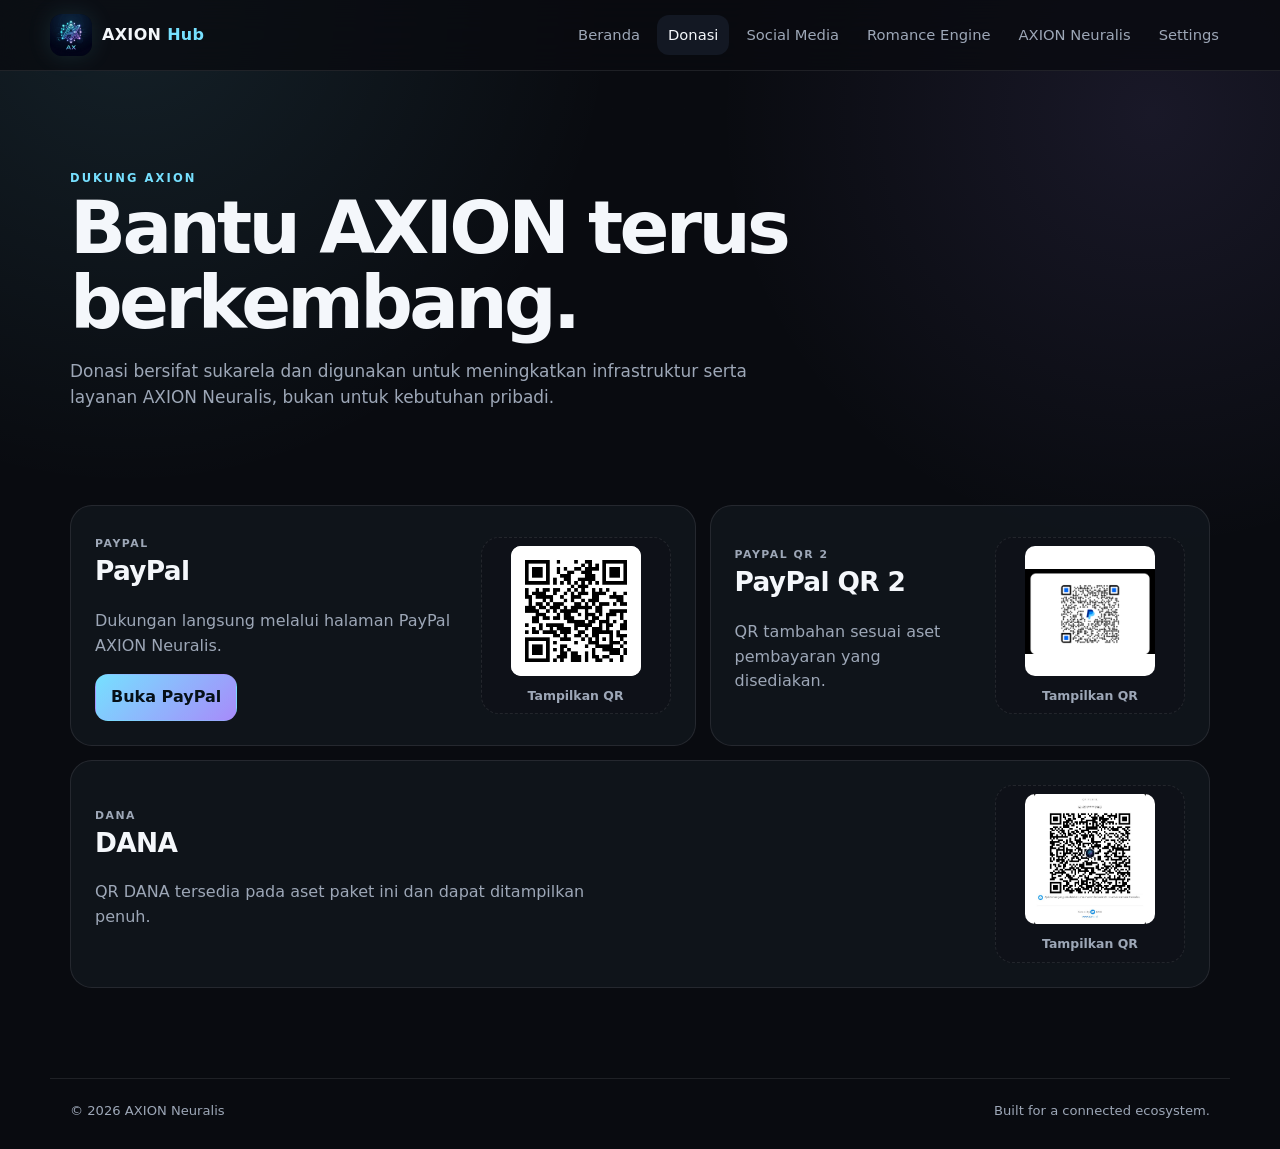
==== donate.html @ fa5f68dc "Add AXION Hub" ====
<!doctype html>
<html lang="id" data-theme="dark">
<head>
  <meta charset="utf-8"><meta name="viewport" content="width=device-width, initial-scale=1">
  <meta name="description" content="Dukung AXION Neuralis melalui donasi sukarela.">
  <meta name="theme-color" content="#090b10"><title>Donasi — AXION Hub</title>
  <link rel="icon" href="assets/images/axion-logo.webp" type="image/webp"><link rel="stylesheet" href="assets/css/styles.css"><script defer src="assets/js/app.js"></script>
</head>
<body><div class="site-shell">
<header class="topbar"><a class="brand" href="index.html" aria-label="AXION Hub — Beranda"><img src="assets/images/axion-logo.webp" alt="AXION" width="42" height="42"><span class="brand-text">AXION <b>Hub</b></span></a><nav class="desktop-nav" aria-label="Navigasi utama"><a href="index.html" data-i18n="nav.home">Beranda</a><a class="active" href="donate.html" data-i18n="nav.donate">Donasi</a><a href="social-media.html" data-i18n="nav.social">Social Media</a><a href="romance-engine.html">Romance Engine</a><a href="axion.html">AXION Neuralis</a><a href="settings.html" data-i18n="nav.settings">Settings</a></nav><button class="icon-btn mobile-menu-btn" type="button" data-action="toggle-menu" aria-label="Buka menu" aria-expanded="false" aria-controls="mobile-navigation">
        <svg class="menu-icon" viewBox="0 0 24 24" aria-hidden="true"><path d="M4 7h16M4 12h16M4 17h16"/></svg>
        <svg class="close-icon" viewBox="0 0 24 24" aria-hidden="true"><path d="m6 6 12 12M18 6 6 18"/></svg>
      </button></header>
<main><section class="page-head"><span class="eyebrow" data-i18n="donate.eyebrow">DUKUNG AXION</span><h1 data-i18n="donate.title">Bantu AXION terus berkembang.</h1><p data-i18n="donate.subtitle">Donasi bersifat sukarela dan digunakan untuk meningkatkan infrastruktur serta layanan AXION Neuralis, bukan untuk kebutuhan pribadi.</p></section>
<section class="section"><div class="donation-grid">
<article class="support-card"><div class="support-copy"><span class="mini-label">PayPal</span><h2>PayPal</h2><p data-i18n="donate.paypal1.desc">Dukungan langsung melalui halaman PayPal AXION Neuralis.</p><a class="btn btn-primary" href="https://paypal.me/AXIONNeuralis" target="_blank" rel="noopener noreferrer" data-i18n="donate.open">Buka PayPal</a></div><div class="qr-box"><button class="qr-trigger" type="button" data-qr="assets/images/paypal1.png" data-qr-title="PayPal QR 1"><img src="assets/images/paypal1.png" alt="QR Code PayPal 1" loading="lazy"><span data-i18n="common.showQr">Tampilkan QR</span></button></div></article>
<article class="support-card"><div class="support-copy"><span class="mini-label">PayPal QR 2</span><h2>PayPal QR 2</h2><p data-i18n="donate.paypal2.desc">QR tambahan sesuai aset pembayaran yang disediakan.</p></div><div class="qr-box"><button class="qr-trigger" type="button" data-qr="assets/images/paypal2.png" data-qr-title="PayPal QR 2"><img src="assets/images/paypal2.png" alt="QR Code PayPal 2" loading="lazy"><span data-i18n="common.showQr">Tampilkan QR</span></button></div></article>
<article class="support-card"><div class="support-copy"><span class="mini-label">DANA</span><h2>DANA</h2><p data-i18n="donate.dana.desc">QR DANA tersedia pada aset paket ini dan dapat ditampilkan penuh.</p></div><div class="qr-box"><button class="qr-trigger" type="button" data-qr="assets/images/dana.png" data-qr-title="DANA QR"><img src="assets/images/dana.png" alt="QR Code DANA" loading="lazy"><span data-i18n="common.showQr">Tampilkan QR</span></button></div></article>
</div></section></main><footer class="footer"><span>© <span data-year></span> AXION Neuralis</span><span data-i18n="footer.tagline">Built for a connected ecosystem.</span></footer></div>
<div class="mobile-panel" id="mobile-navigation" data-mobile-panel hidden aria-label="Navigasi mobile"><a href="index.html" data-i18n="nav.home">Beranda</a><a href="donate.html" data-i18n="nav.donate">Donasi</a><a href="social-media.html" data-i18n="nav.social">Social Media</a><a href="romance-engine.html">Romance Engine</a><a href="axion.html">AXION Neuralis</a><a href="settings.html" data-i18n="nav.settings">Settings</a></div>
<div class="modal" data-qr-modal hidden role="dialog" aria-modal="true" aria-labelledby="qr-modal-title" aria-describedby="qr-modal-label"><div class="modal-backdrop" data-action="close-qr"></div><div class="modal-card"><button class="modal-close" type="button" data-action="close-qr" aria-label="Tutup" data-i18n-aria="common.close">×</button><span class="eyebrow" id="qr-modal-title" data-i18n="common.qrTitle">QR CODE</span><div class="modal-qr"><img data-qr-modal-img src="" alt="QR Code"><p data-qr-modal-label id="qr-modal-label"></p></div></div></div>
</body></html>
---- assets/css/styles.css ----
:root {
  --bg: #090b10;
  --bg-soft: #0e1118;
  --surface: rgba(18, 22, 30, .82);
  --surface-2: #131823;
  --text: #f4f7fb;
  --muted: #9da7b7;
  --line: rgba(255,255,255,.09);
  --accent: #76e0ff;
  --accent-2: #a78bfa;
  --danger: #ff7180;
  --shadow: 0 20px 70px rgba(0,0,0,.25);
  --radius: 22px;
  --max: 1180px;
}
html[data-theme="light"] {
  --bg: #f4f7fb;
  --bg-soft: #ffffff;
  --surface: rgba(255,255,255,.82);
  --surface-2: #fff;
  --text: #101621;
  --muted: #667085;
  --line: rgba(16,22,33,.11);
  --accent: #007ea7;
  --accent-2: #6d46d9;
  --shadow: 0 18px 55px rgba(27, 39, 57, .10);
}
* { box-sizing: border-box; }
html { scroll-behavior: smooth; }
body {
  margin: 0;
  min-height: 100vh;
  color: var(--text);
  background:
    radial-gradient(circle at 10% 0%, rgba(118,224,255,.10), transparent 30%),
    radial-gradient(circle at 90% 10%, rgba(167,139,250,.10), transparent 28%),
    var(--bg);
  font-family: Inter, ui-sans-serif, system-ui, -apple-system, BlinkMacSystemFont, "Segoe UI", sans-serif;
  line-height: 1.55;
  -webkit-font-smoothing: antialiased;
  text-rendering: optimizeLegibility;
}
body::before { content:""; position:fixed; inset:0; pointer-events:none; background-image:linear-gradient(rgba(255,255,255,.02) 1px, transparent 1px),linear-gradient(90deg, rgba(255,255,255,.02) 1px, transparent 1px); background-size:36px 36px; mask-image:linear-gradient(to bottom, #000, transparent 65%); opacity:.25; }
a { color:inherit; }
button, a { -webkit-tap-highlight-color: transparent; }
.site-shell { min-height: 100vh; display:flex; flex-direction:column; }
.topbar {
  position: sticky; top: 0; z-index: 20;
  display:flex; align-items:center; justify-content:space-between; gap:24px;
  width:100%; padding:14px max(20px, calc((100vw - var(--max)) / 2));
  background: color-mix(in srgb, var(--bg) 78%, transparent);
  backdrop-filter: blur(18px); border-bottom:1px solid var(--line);
}
.brand { display:inline-flex; align-items:center; gap:10px; text-decoration:none; min-width:max-content; }
.brand img { width:42px; height:42px; border-radius:12px; box-shadow:0 0 25px rgba(118,224,255,.12); }
.brand-text { letter-spacing:.02em; font-weight:700; }
.brand-text b { color:var(--accent); font-weight:700; }
.desktop-nav { display:flex; align-items:center; justify-content:flex-end; gap:6px; flex-wrap:wrap; }
.desktop-nav a, .mobile-panel a { text-decoration:none; color:var(--muted); padding:9px 11px; border-radius:12px; font-size:.92rem; transition:.2s ease; }
.desktop-nav a:hover, .desktop-nav a.active, .mobile-panel a:hover, .mobile-panel a.active { color:var(--text); background:var(--surface-2); }
.icon-btn { display:none; border:1px solid var(--line); background:var(--surface); color:var(--text); width:42px; height:42px; border-radius:12px; }
.icon-btn { place-items:center; cursor:pointer; }
.icon-btn svg { width:21px; height:21px; stroke:currentColor; fill:none; stroke-width:1.8; }
.mobile-menu-btn .close-icon { display:none; }
.mobile-menu-btn[aria-expanded="true"] .menu-icon { display:none; }
.mobile-menu-btn[aria-expanded="true"] .close-icon { display:block; }
.mobile-panel[hidden] { display:none !important; }
.mobile-panel { position:fixed; z-index:30; left:12px; right:12px; top:calc(var(--topbar-height, 73px) + 8px); display:grid; gap:5px; padding:10px; border:1px solid var(--line); border-radius:18px; background:var(--surface); backdrop-filter:blur(18px); box-shadow:var(--shadow); }
main { width:100%; max-width:var(--max); margin:0 auto; flex:1; }
.hero, .page-head { padding:94px 20px 50px; }
.hero { display:grid; grid-template-columns: 1.25fr .75fr; align-items:center; gap:48px; min-height:620px; }
.page-head { max-width:880px; }
.eyebrow { display:inline-block; color:var(--accent); font-size:.72rem; font-weight:800; letter-spacing:.18em; text-transform:uppercase; }
h1,h2,p { margin-top:0; }
h1 { margin-bottom:18px; font-size:clamp(2.4rem, 7vw, 5.7rem); line-height:1.02; letter-spacing:-.05em; }
.page-head h1 { font-size:clamp(2.4rem, 6vw, 4.6rem); }
h2 { font-size:clamp(1.2rem, 3vw, 1.65rem); line-height:1.2; letter-spacing:-.025em; }
.hero p, .page-head p { color:var(--muted); max-width:700px; font-size:1.06rem; }
.hero-actions { display:flex; flex-wrap:wrap; gap:10px; margin-top:28px; }
.btn { display:inline-flex; align-items:center; justify-content:center; min-height:42px; padding:10px 15px; border-radius:13px; border:1px solid var(--line); text-decoration:none; font:inherit; font-weight:700; cursor:pointer; transition:transform .2s ease, border-color .2s ease, background .2s ease; }
.btn:hover:not(:disabled) { transform:translateY(-1px); border-color:color-mix(in srgb, var(--accent) 40%, var(--line)); }
.btn:focus-visible, .icon-btn:focus-visible, .segment-btn:focus-visible, .qr-trigger:focus-visible, .modal-close:focus-visible, .desktop-nav a:focus-visible, .mobile-panel a:focus-visible { outline:2px solid var(--accent); outline-offset:2px; }
.btn-primary { background:linear-gradient(135deg, var(--accent), var(--accent-2)); color:#061017; border-color:transparent; }
.btn-ghost { background:var(--surface); color:var(--text); }
.btn-disabled, .btn:disabled { cursor:not-allowed; opacity:.48; background:var(--surface); color:var(--muted); }
.section { padding:28px 20px 90px; }
.section-head { display:flex; align-items:end; justify-content:space-between; gap:24px; margin-bottom:22px; }
.card-grid { display:grid; grid-template-columns:repeat(3, minmax(0,1fr)); gap:14px; }
.hub-card { position:relative; display:flex; flex-direction:column; min-height:220px; padding:22px; border:1px solid var(--line); border-radius:var(--radius); background:linear-gradient(145deg, color-mix(in srgb, var(--surface) 94%, transparent), color-mix(in srgb, var(--bg-soft) 80%, transparent)); text-decoration:none; overflow:hidden; transition:transform .2s ease, border-color .2s ease; }
.hub-card::after { content:""; position:absolute; width:150px; height:150px; right:-70px; bottom:-80px; border-radius:50%; background:radial-gradient(circle, color-mix(in srgb, var(--accent) 18%, transparent), transparent 70%); }
.hub-card:hover { transform:translateY(-3px); border-color:color-mix(in srgb, var(--accent) 32%, var(--line)); }
.card-icon { width:44px; height:44px; display:grid; place-items:center; border-radius:13px; background:color-mix(in srgb, var(--accent) 10%, transparent); color:var(--accent); margin-bottom:38px; }
.card-icon svg { width:23px; height:23px; fill:none; stroke:currentColor; stroke-width:1.6; stroke-linecap:round; stroke-linejoin:round; }
.card-title { font-weight:750; font-size:1.15rem; margin-bottom:6px; }
.card-desc { color:var(--muted); font-size:.92rem; max-width:31ch; }
.card-arrow { margin-top:auto; color:var(--muted); align-self:flex-end; }
.card-arrow svg { width:20px; height:20px; fill:none; stroke:currentColor; stroke-width:1.8; }
.hero-orbit { display:grid; place-items:center; min-height:400px; position:relative; }
.orbit-core { width:150px; height:150px; display:grid; place-items:center; border-radius:50%; background:radial-gradient(circle at 30% 25%, #fff, var(--accent) 8%, var(--accent-2) 38%, #111827 70%); box-shadow:0 0 90px color-mix(in srgb, var(--accent) 28%, transparent); border:1px solid color-mix(in srgb, var(--accent) 55%, transparent); }
.orbit-core span { font-weight:900; letter-spacing:-.08em; font-size:3.5rem; color:#071019; }
.orbit-ring { position:absolute; border:1px solid color-mix(in srgb, var(--accent) 22%, transparent); border-radius:50%; animation:spin 16s linear infinite; }
.ring-a { width:310px; height:310px; transform:rotate(20deg) skewX(-10deg); }
.ring-b { width:410px; height:180px; transform:rotate(-28deg); animation-duration:23s; border-color:color-mix(in srgb, var(--accent-2) 25%, transparent); }
@keyframes spin { to { transform:rotate(380deg); } }
.footer { width:100%; max-width:var(--max); margin:auto; padding:22px 20px 28px; color:var(--muted); display:flex; justify-content:space-between; gap:16px; border-top:1px solid var(--line); font-size:.82rem; }
.donation-grid, .settings-grid { display:grid; gap:14px; }
.donation-grid { grid-template-columns:1.25fr 1fr; }
.support-card { display:grid; grid-template-columns:1fr 190px; gap:20px; align-items:center; padding:24px; border:1px solid var(--line); border-radius:var(--radius); background:var(--surface); }
.support-card:nth-child(3) { grid-column:1/-1; }
.support-copy p { color:var(--muted); max-width:52ch; }
.mini-label { color:var(--muted); text-transform:uppercase; font-size:.68rem; letter-spacing:.14em; font-weight:800; }
.qr-box { min-height:170px; display:flex; align-items:center; justify-content:center; border:1px dashed var(--line); border-radius:18px; background:var(--bg-soft); }
.qr-trigger { border:0; background:none; color:var(--text); cursor:pointer; padding:8px; display:flex; flex-direction:column; align-items:center; gap:10px; font:inherit; font-weight:700; }
.qr-trigger img { width:130px; height:130px; object-fit:contain; background:#fff; border-radius:10px; }
.qr-trigger span { font-size:.78rem; color:var(--muted); }
.qr-box.unavailable { color:var(--muted); font-size:.84rem; }
.social-list { display:grid; gap:10px; }
.social-row { display:flex; align-items:center; justify-content:space-between; gap:18px; padding:17px; border:1px solid var(--line); border-radius:18px; background:var(--surface); }
.social-main { display:flex; align-items:center; gap:14px; min-width:0; }
.social-main h2 { margin-bottom:3px; font-size:1.03rem; }
.social-main p { margin:0; color:var(--muted); font-size:.88rem; }
.social-icon { flex:0 0 46px; width:46px; height:46px; display:grid; place-items:center; border-radius:14px; background:var(--surface-2); color:var(--accent); }
.social-icon svg { width:24px; height:24px; fill:currentColor; }
.social-actions { display:flex; gap:8px; flex-wrap:wrap; justify-content:flex-end; }
.media-frame { border:1px solid var(--line); border-radius:24px; overflow:hidden; background:#000; box-shadow:var(--shadow); }
.media-video { display:block; width:100%; max-height:620px; min-height:220px; background:#000; }
.media-video[hidden] { display:none; }
.media-fallback { min-height:260px; padding:36px 24px; display:flex; flex-direction:column; align-items:center; justify-content:center; gap:8px; text-align:center; background:linear-gradient(145deg, var(--surface-2), var(--bg-soft)); color:var(--muted); }
.media-fallback strong { color:var(--text); font-size:1.05rem; }
.media-fallback-icon { width:58px; height:58px; display:grid; place-items:center; border-radius:50%; background:color-mix(in srgb, var(--accent) 12%, transparent); color:var(--accent); font-size:1.35rem; }
.media-fallback-noscript { min-height:180px; }
body.menu-open { overflow:hidden; }
body.modal-open { overflow:hidden; }
.asset-note { margin-top:10px; color:var(--muted); font-size:.82rem; }
.asset-note code { font-family:ui-monospace, SFMono-Regular, Menlo, Consolas, monospace; color:var(--text); }
.settings-grid { grid-template-columns:repeat(2, minmax(0,1fr)); }
.settings-card { padding:22px; border:1px solid var(--line); border-radius:20px; background:var(--surface); }
.settings-card:nth-child(3) { grid-column:1/-1; }
.settings-card-head { display:flex; justify-content:space-between; gap:18px; align-items:center; margin-bottom:16px; }
.settings-card-head h2 { margin:0; }
.segmented { display:grid; grid-template-columns:repeat(2, 1fr); gap:6px; padding:5px; border-radius:14px; background:var(--bg-soft); border:1px solid var(--line); }
.segment-btn { border:0; background:transparent; color:var(--muted); padding:11px; border-radius:10px; font:inherit; font-weight:700; cursor:pointer; }
.segment-btn[aria-pressed="true"] { background:var(--surface-2); color:var(--text); box-shadow:0 1px 0 rgba(255,255,255,.05) inset; }
.contact-list { display:flex; flex-wrap:wrap; gap:10px; }
.contact-list a { padding:12px 14px; border:1px solid var(--line); background:var(--bg-soft); border-radius:12px; text-decoration:none; color:var(--text); word-break:break-all; }
.error-page { min-height:calc(100vh - 150px); display:grid; place-items:center; align-content:center; gap:18px; text-align:center; padding:40px 20px; }
.error-code { font-size:clamp(5rem,18vw,11rem); font-weight:900; line-height:.8; letter-spacing:-.08em; color:color-mix(in srgb, var(--accent) 55%, var(--text)); }
.error-page p { color:var(--muted); max-width:560px; }
.modal[hidden] { display:none; }
.modal { position:fixed; inset:0; z-index:50; display:grid; place-items:center; padding:20px; }
.modal-backdrop { position:absolute; inset:0; background:rgba(0,0,0,.7); backdrop-filter:blur(6px); }
.modal-card { position:relative; z-index:1; width:min(420px,100%); padding:22px; border:1px solid var(--line); border-radius:24px; background:var(--surface-2); box-shadow:var(--shadow); }
.modal-close { position:absolute; top:10px; right:12px; border:0; background:transparent; color:var(--muted); font-size:28px; cursor:pointer; line-height:1; }
.modal-qr { display:flex; flex-direction:column; align-items:center; gap:10px; padding-top:10px; }
.modal-qr img { width:min(280px,75vw); height:auto; aspect-ratio:1; object-fit:contain; background:#fff; border-radius:14px; }
.modal-qr p { margin:0; color:var(--muted); font-size:.86rem; }
@media (min-width: 951px) { .mobile-panel { display:none !important; } }
@media (max-width: 950px) { .desktop-nav { display:none; } .icon-btn { display:grid; place-items:center; } .hero { grid-template-columns:1fr; min-height:auto; padding-top:70px; } .hero-orbit { min-height:320px; } .card-grid { grid-template-columns:repeat(2,minmax(0,1fr)); } .donation-grid { grid-template-columns:1fr; } .support-card:nth-child(3), .settings-card:nth-child(3) { grid-column:auto; } }
@media (max-width: 650px) { .mobile-panel { left:8px; right:8px; } .topbar { padding:12px 14px; } .brand img { width:38px; height:38px; } .hero, .page-head { padding-left:16px; padding-right:16px; } .hero h1, .page-head h1 { font-size:clamp(2.35rem,13vw,4rem); } .hero-orbit { min-height:250px; transform:scale(.78); } .card-grid, .settings-grid { grid-template-columns:1fr; } .support-card { grid-template-columns:1fr; } .support-card .qr-box { min-height:120px; } .qr-trigger img { width:110px; height:110px; } .social-row { align-items:flex-start; } .social-actions { width:100%; } .social-row { flex-direction:column; } .social-actions .btn { flex:1; } .footer { padding-left:16px; padding-right:16px; flex-direction:column; } }
@media (prefers-reduced-motion: reduce) { html { scroll-behavior:auto; } *,*::before,*::after { animation-duration:.001ms !important; animation-iteration-count:1 !important; transition-duration:.001ms !important; } }
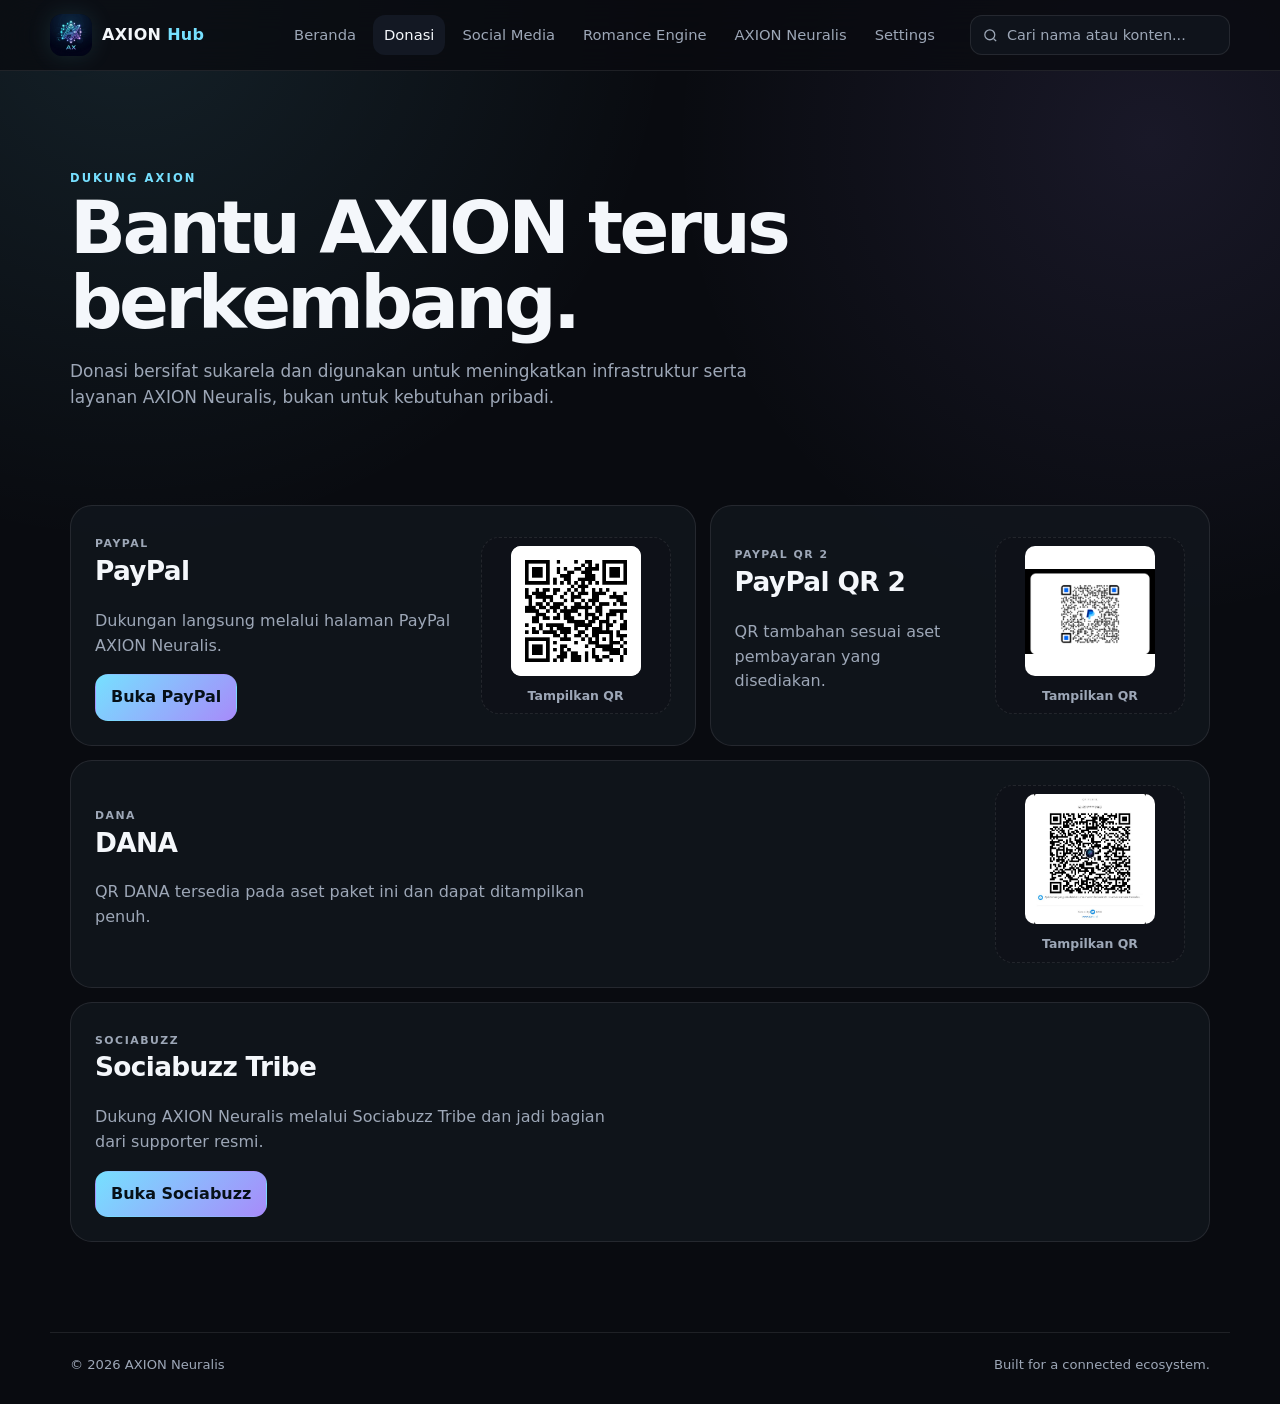
==== commit e79eafe1: "Update site, delete fallback videos and add sociabuzz donate" ====
--- a/donate.html
+++ b/donate.html
@@ -13,9 +13,10 @@
       </button></header>
 <main><section class="page-head"><span class="eyebrow" data-i18n="donate.eyebrow">DUKUNG AXION</span><h1 data-i18n="donate.title">Bantu AXION terus berkembang.</h1><p data-i18n="donate.subtitle">Donasi bersifat sukarela dan digunakan untuk meningkatkan infrastruktur serta layanan AXION Neuralis, bukan untuk kebutuhan pribadi.</p></section>
 <section class="section"><div class="donation-grid">
-<article class="support-card"><div class="support-copy"><span class="mini-label">PayPal</span><h2>PayPal</h2><p data-i18n="donate.paypal1.desc">Dukungan langsung melalui halaman PayPal AXION Neuralis.</p><a class="btn btn-primary" href="https://paypal.me/AXIONNeuralis" target="_blank" rel="noopener noreferrer" data-i18n="donate.open">Buka PayPal</a></div><div class="qr-box"><button class="qr-trigger" type="button" data-qr="assets/images/paypal1.png" data-qr-title="PayPal QR 1"><img src="assets/images/paypal1.png" alt="QR Code PayPal 1" loading="lazy"><span data-i18n="common.showQr">Tampilkan QR</span></button></div></article>
-<article class="support-card"><div class="support-copy"><span class="mini-label">PayPal QR 2</span><h2>PayPal QR 2</h2><p data-i18n="donate.paypal2.desc">QR tambahan sesuai aset pembayaran yang disediakan.</p></div><div class="qr-box"><button class="qr-trigger" type="button" data-qr="assets/images/paypal2.png" data-qr-title="PayPal QR 2"><img src="assets/images/paypal2.png" alt="QR Code PayPal 2" loading="lazy"><span data-i18n="common.showQr">Tampilkan QR</span></button></div></article>
-<article class="support-card"><div class="support-copy"><span class="mini-label">DANA</span><h2>DANA</h2><p data-i18n="donate.dana.desc">QR DANA tersedia pada aset paket ini dan dapat ditampilkan penuh.</p></div><div class="qr-box"><button class="qr-trigger" type="button" data-qr="assets/images/dana.png" data-qr-title="DANA QR"><img src="assets/images/dana.png" alt="QR Code DANA" loading="lazy"><span data-i18n="common.showQr">Tampilkan QR</span></button></div></article>
+<article class="support-card" id="paypal"><div class="support-copy"><span class="mini-label">PayPal</span><h2>PayPal</h2><p data-i18n="donate.paypal1.desc">Dukungan langsung melalui halaman PayPal AXION Neuralis.</p><a class="btn btn-primary" href="https://paypal.me/AXIONNeuralis" target="_blank" rel="noopener noreferrer" data-i18n="donate.open">Buka PayPal</a></div><div class="qr-box"><button class="qr-trigger" type="button" data-qr="assets/images/paypal1.png" data-qr-title="PayPal QR 1"><img src="assets/images/paypal1.png" alt="QR Code PayPal 1" loading="lazy"><span data-i18n="common.showQr">Tampilkan QR</span></button></div></article>
+<article class="support-card" id="paypal-qr2"><div class="support-copy"><span class="mini-label">PayPal QR 2</span><h2>PayPal QR 2</h2><p data-i18n="donate.paypal2.desc">QR tambahan sesuai aset pembayaran yang disediakan.</p></div><div class="qr-box"><button class="qr-trigger" type="button" data-qr="assets/images/paypal2.png" data-qr-title="PayPal QR 2"><img src="assets/images/paypal2.png" alt="QR Code PayPal 2" loading="lazy"><span data-i18n="common.showQr">Tampilkan QR</span></button></div></article>
+<article class="support-card" id="dana"><div class="support-copy"><span class="mini-label">DANA</span><h2>DANA</h2><p data-i18n="donate.dana.desc">QR DANA tersedia pada aset paket ini dan dapat ditampilkan penuh.</p></div><div class="qr-box"><button class="qr-trigger" type="button" data-qr="assets/images/dana.png" data-qr-title="DANA QR"><img src="assets/images/dana.png" alt="QR Code DANA" loading="lazy"><span data-i18n="common.showQr">Tampilkan QR</span></button></div></article>
+<article class="support-card no-qr" id="sociabuzz"><div class="support-copy"><span class="mini-label">Sociabuzz</span><h2>Sociabuzz Tribe</h2><p data-i18n="donate.sociabuzz.desc">Dukung AXION Neuralis melalui Sociabuzz Tribe dan jadi bagian dari supporter resmi.</p><a class="btn btn-primary" href="https://sociabuzz.com/axionneuralis/tribe" target="_blank" rel="noopener noreferrer" data-i18n="donate.sociabuzz.open">Buka Sociabuzz</a></div></article>
 </div></section></main><footer class="footer"><span>© <span data-year></span> AXION Neuralis</span><span data-i18n="footer.tagline">Built for a connected ecosystem.</span></footer></div>
 <div class="mobile-panel" id="mobile-navigation" data-mobile-panel hidden aria-label="Navigasi mobile"><a href="index.html" data-i18n="nav.home">Beranda</a><a href="donate.html" data-i18n="nav.donate">Donasi</a><a href="social-media.html" data-i18n="nav.social">Social Media</a><a href="romance-engine.html">Romance Engine</a><a href="axion.html">AXION Neuralis</a><a href="settings.html" data-i18n="nav.settings">Settings</a></div>
 <div class="modal" data-qr-modal hidden role="dialog" aria-modal="true" aria-labelledby="qr-modal-title" aria-describedby="qr-modal-label"><div class="modal-backdrop" data-action="close-qr"></div><div class="modal-card"><button class="modal-close" type="button" data-action="close-qr" aria-label="Tutup" data-i18n-aria="common.close">×</button><span class="eyebrow" id="qr-modal-title" data-i18n="common.qrTitle">QR CODE</span><div class="modal-qr"><img data-qr-modal-img src="" alt="QR Code"><p data-qr-modal-label id="qr-modal-label"></p></div></div></div>
--- a/assets/css/styles.css
+++ b/assets/css/styles.css
@@ -158,3 +158,29 @@
 @media (max-width: 950px) { .desktop-nav { display:none; } .icon-btn { display:grid; place-items:center; } .hero { grid-template-columns:1fr; min-height:auto; padding-top:70px; } .hero-orbit { min-height:320px; } .card-grid { grid-template-columns:repeat(2,minmax(0,1fr)); } .donation-grid { grid-template-columns:1fr; } .support-card:nth-child(3), .settings-card:nth-child(3) { grid-column:auto; } }
 @media (max-width: 650px) { .mobile-panel { left:8px; right:8px; } .topbar { padding:12px 14px; } .brand img { width:38px; height:38px; } .hero, .page-head { padding-left:16px; padding-right:16px; } .hero h1, .page-head h1 { font-size:clamp(2.35rem,13vw,4rem); } .hero-orbit { min-height:250px; transform:scale(.78); } .card-grid, .settings-grid { grid-template-columns:1fr; } .support-card { grid-template-columns:1fr; } .support-card .qr-box { min-height:120px; } .qr-trigger img { width:110px; height:110px; } .social-row { align-items:flex-start; } .social-actions { width:100%; } .social-row { flex-direction:column; } .social-actions .btn { flex:1; } .footer { padding-left:16px; padding-right:16px; flex-direction:column; } }
 @media (prefers-reduced-motion: reduce) { html { scroll-behavior:auto; } *,*::before,*::after { animation-duration:.001ms !important; animation-iteration-count:1 !important; transition-duration:.001ms !important; } }
+
+/* === Search bar (injected by app.js) === */
+.topbar { flex-wrap: wrap; }
+.brand { order: 1; }
+.desktop-nav { order: 2; margin-left: auto; }
+.mobile-menu-btn { order: 2; }
+.site-search { order: 3; position: relative; flex: 0 1 260px; display: flex; align-items: center; }
+.search-icon { position: absolute; left: 12px; width: 17px; height: 17px; stroke: var(--muted); fill: none; stroke-width: 1.8; pointer-events: none; }
+.search-input { width: 100%; height: 40px; padding: 0 14px 0 36px; border-radius: 12px; border: 1px solid var(--line); background: var(--surface); color: var(--text); font: inherit; font-size: .9rem; transition: border-color .2s ease; }
+.search-input:focus { outline: 2px solid var(--accent); outline-offset: 1px; border-color: transparent; }
+.search-input::placeholder { color: var(--muted); opacity: 1; }
+.search-results { position: absolute; top: calc(100% + 8px); left: 0; right: 0; z-index: 40; background: var(--surface-2); border: 1px solid var(--line); border-radius: 14px; box-shadow: var(--shadow); max-height: 380px; overflow-y: auto; backdrop-filter: blur(18px); }
+.search-results[hidden] { display: none !important; }
+.search-result { display: flex; align-items: center; justify-content: space-between; gap: 12px; padding: 11px 14px; text-decoration: none; color: var(--text); font-size: .92rem; border-bottom: 1px solid var(--line); }
+.search-result:last-child { border-bottom: 0; }
+.search-result:hover, .search-result.active { background: color-mix(in srgb, var(--accent) 12%, transparent); }
+.search-result-section { color: var(--muted); font-size: .7rem; text-transform: uppercase; letter-spacing: .1em; font-weight: 800; white-space: nowrap; }
+.search-empty { padding: 16px 14px; color: var(--muted); font-size: .88rem; text-align: center; }
+
+/* === Sociabuzz link-only donation card === */
+.support-card.no-qr { grid-template-columns: 1fr; }
+.support-card:nth-child(4) { grid-column: 1 / -1; }
+
+@media (max-width: 950px) {
+  .site-search { flex: 1 1 100%; margin-top: 10px; }
+}
